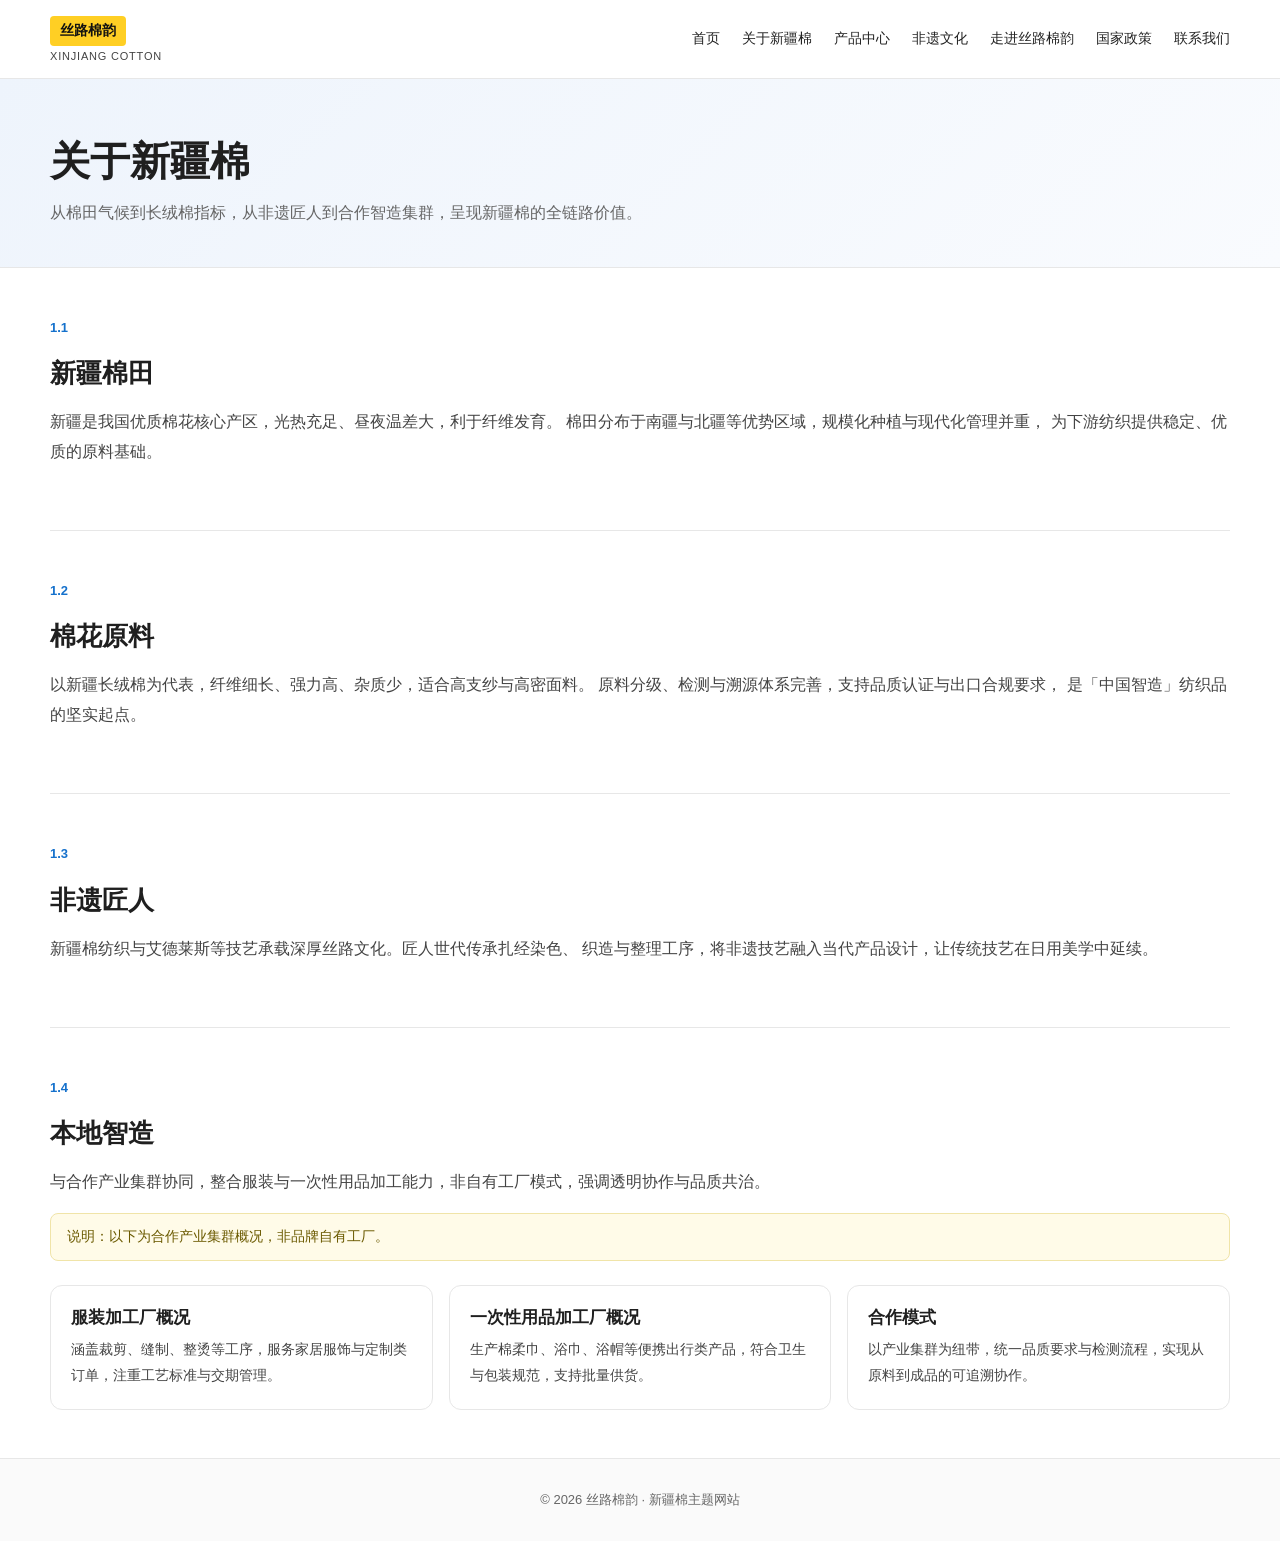
==== pages/about.html @ 0ade2aaa "Restructure site into multi-page layout with global nav and section pages. Co-authored-by: Cursor <c" ====
<!doctype html>
<html lang="zh-CN" data-root="..">
  <head>
    <meta charset="UTF-8" />
    <meta name="viewport" content="width=device-width, initial-scale=1.0" />
    <title>关于新疆棉 · 丝路棉韵</title>
    <link rel="stylesheet" href="../assets/css/styles.css" />
  </head>
  <body data-page="about">
    <header class="site-header" id="site-header"></header>

    <main class="page-main">
      <div class="page-hero">
        <div class="container">
          <h1>关于新疆棉</h1>
          <p>从棉田气候到长绒棉指标，从非遗匠人到合作智造集群，呈现新疆棉的全链路价值。</p>
        </div>
      </div>

      <div class="container">
        <section id="fields" class="content-block">
          <p class="block-tag">1.1</p>
          <h2>新疆棉田</h2>
          <p>
            新疆是我国优质棉花核心产区，光热充足、昼夜温差大，利于纤维发育。
            棉田分布于南疆与北疆等优势区域，规模化种植与现代化管理并重，
            为下游纺织提供稳定、优质的原料基础。
          </p>
        </section>

        <section id="material" class="content-block">
          <p class="block-tag">1.2</p>
          <h2>棉花原料</h2>
          <p>
            以新疆长绒棉为代表，纤维细长、强力高、杂质少，适合高支纱与高密面料。
            原料分级、检测与溯源体系完善，支持品质认证与出口合规要求，
            是「中国智造」纺织品的坚实起点。
          </p>
        </section>

        <section id="artisans" class="content-block">
          <p class="block-tag">1.3</p>
          <h2>非遗匠人</h2>
          <p>
            新疆棉纺织与艾德莱斯等技艺承载深厚丝路文化。匠人世代传承扎经染色、
            织造与整理工序，将非遗技艺融入当代产品设计，让传统技艺在日用美学中延续。
          </p>
        </section>

        <section id="manufacturing" class="content-block">
          <p class="block-tag">1.4</p>
          <h2>本地智造</h2>
          <p>与合作产业集群协同，整合服装与一次性用品加工能力，非自有工厂模式，强调透明协作与品质共治。</p>
          <div class="note-box">说明：以下为合作产业集群概况，非品牌自有工厂。</div>
          <div class="sub-blocks">
            <article class="sub-block">
              <h3>服装加工厂概况</h3>
              <p>涵盖裁剪、缝制、整烫等工序，服务家居服饰与定制类订单，注重工艺标准与交期管理。</p>
            </article>
            <article class="sub-block">
              <h3>一次性用品加工厂概况</h3>
              <p>生产棉柔巾、浴巾、浴帽等便携出行类产品，符合卫生与包装规范，支持批量供货。</p>
            </article>
            <article class="sub-block">
              <h3>合作模式</h3>
              <p>以产业集群为纽带，统一品质要求与检测流程，实现从原料到成品的可追溯协作。</p>
            </article>
          </div>
        </section>
      </div>
    </main>

    <footer class="site-footer">
      <div class="container">© 2026 丝路棉韵 · 新疆棉主题网站</div>
    </footer>

    <script src="../assets/js/nav.js"></script>
    <script src="../assets/js/main.js"></script>
  </body>
</html>
---- assets/css/styles.css ----
:root {
  --bg: #f7f7f7;
  --text: #1f1f1f;
  --muted: #666;
  --line: #e7e7e7;
  --primary: #1571cc;
  --primary-dark: #0f5ea9;
  --accent: #ffcf24;
  --header-h: 78px;
}

* {
  box-sizing: border-box;
}

html {
  scroll-behavior: smooth;
}

body {
  margin: 0;
  font-family: "Microsoft YaHei", "PingFang SC", Arial, sans-serif;
  color: var(--text);
  background: #fff;
}

a {
  color: inherit;
  text-decoration: none;
}

img {
  max-width: 100%;
  display: block;
}

.container {
  width: min(1180px, calc(100% - 48px));
  margin: 0 auto;
}

/* —— Header —— */
.site-header {
  position: fixed;
  top: 0;
  left: 0;
  right: 0;
  z-index: 100;
  border-bottom: 1px solid var(--line);
  background: rgba(255, 255, 255, 0.96);
  backdrop-filter: blur(8px);
}

.nav-wrap {
  display: flex;
  align-items: center;
  justify-content: space-between;
  min-height: var(--header-h);
  gap: 24px;
}

.brand {
  display: inline-flex;
  flex-direction: column;
  gap: 4px;
  flex-shrink: 0;
}

.brand-badge {
  display: inline-block;
  padding: 6px 10px;
  background: var(--accent);
  color: #111;
  font-size: 14px;
  font-weight: 700;
  border-radius: 4px;
  width: fit-content;
}

.brand-sub {
  font-size: 11px;
  letter-spacing: 0.8px;
  color: #444;
}

.nav-toggle {
  display: none;
  flex-direction: column;
  gap: 5px;
  padding: 8px;
  border: 1px solid var(--line);
  background: #fff;
  border-radius: 6px;
  cursor: pointer;
}

.nav-toggle span {
  display: block;
  width: 22px;
  height: 2px;
  background: #333;
}

.main-nav > ul {
  list-style: none;
  margin: 0;
  padding: 0;
  display: flex;
  align-items: center;
  gap: 22px;
}

.main-nav li {
  position: relative;
}

.main-nav > ul > li > a {
  display: inline-block;
  padding: 10px 0;
  font-size: 14px;
  color: #222;
  white-space: nowrap;
}

.main-nav > ul > li > a:hover,
.main-nav > ul > li.is-active > a {
  color: var(--primary);
}

.has-dropdown:hover .dropdown,
.has-dropdown:focus-within .dropdown {
  display: block;
}

.has-mega:hover .mega-panel,
.has-mega:focus-within .mega-panel {
  display: block;
}

.dropdown {
  list-style: none;
  margin: 0;
  padding: 8px 0;
  position: absolute;
  top: 100%;
  left: -12px;
  min-width: 180px;
  border: 1px solid var(--line);
  background: #fff;
  display: none;
  box-shadow: 0 8px 24px rgba(0, 0, 0, 0.08);
}

.dropdown li a {
  display: block;
  padding: 10px 14px;
  font-size: 13px;
  color: #333;
}

.dropdown li a:hover {
  background: #f5f9ff;
  color: var(--primary);
}

.mega-panel {
  display: none;
  position: absolute;
  top: 100%;
  left: 50%;
  transform: translateX(-50%);
  width: min(920px, 92vw);
  padding-top: 8px;
}

.mega-grid {
  display: grid;
  grid-template-columns: repeat(4, 1fr);
  gap: 0;
  border: 1px solid var(--line);
  background: #fff;
  box-shadow: 0 12px 32px rgba(0, 0, 0, 0.1);
  border-radius: 8px;
  overflow: hidden;
}

.mega-col {
  padding: 18px 16px;
  border-right: 1px solid var(--line);
}

.mega-col:last-child {
  border-right: none;
}

.mega-title {
  margin: 0 0 10px;
  font-size: 13px;
  font-weight: 700;
  color: var(--primary-dark);
}

.mega-col ul {
  list-style: none;
  margin: 0;
  padding: 0;
}

.mega-col li a {
  display: block;
  padding: 6px 0;
  font-size: 12px;
  color: #444;
  line-height: 1.4;
}

.mega-col li a:hover {
  color: var(--primary);
}

.page-main {
  padding-top: var(--header-h);
}

/* —— Hero —— */
.hero {
  min-height: calc(100vh - var(--header-h));
  display: grid;
  grid-template-columns: 1.2fr 1fr;
}

.hero-left {
  padding: clamp(40px, 8vw, 90px);
  display: flex;
  align-items: center;
  background:
    linear-gradient(120deg, rgba(21, 113, 204, 0.18), rgba(255, 255, 255, 0.1)),
    radial-gradient(circle at 20% 20%, #ffffff 0%, #eef4fc 55%, #dae7f7 100%);
}

.hero-card {
  max-width: 580px;
  background: rgba(255, 255, 255, 0.94);
  border: 1px solid #dbe8f6;
  border-radius: 18px;
  padding: 36px;
}

.hero-tag {
  margin: 0 0 14px;
  color: var(--primary);
  font-size: 14px;
  font-weight: 700;
}

.hero-card h1 {
  margin: 0 0 14px;
  font-size: clamp(28px, 4vw, 44px);
  line-height: 1.25;
}

.hero-card .hero-lead {
  margin: 0;
  color: #3b3b3b;
  line-height: 1.8;
  font-size: 15px;
}

.hero-actions {
  margin-top: 26px;
  display: flex;
  gap: 12px;
  flex-wrap: wrap;
}

.btn {
  display: inline-block;
  padding: 11px 20px;
  border-radius: 999px;
  font-size: 14px;
  font-weight: 600;
}

.btn-primary {
  background: var(--primary);
  color: #fff;
}

.btn-primary:hover {
  background: var(--primary-dark);
}

.btn-ghost {
  border: 1px solid #bfd7f3;
  color: var(--primary-dark);
  background: #f3f8ff;
}

.hero-right {
  display: flex;
  align-items: center;
  justify-content: center;
  background: linear-gradient(145deg, #e8edf2 0%, #f7f7f7 50%, #eceff2 100%);
}

.slogan {
  text-align: left;
  padding: 24px;
}

.slogan-top {
  margin: 0 0 16px;
  display: inline-block;
  background: var(--accent);
  border-radius: 6px;
  padding: 8px 14px;
  font-weight: 700;
  font-size: 28px;
}

.slogan-main {
  margin: 0;
  font-weight: 800;
  font-size: clamp(32px, 4vw, 52px);
  line-height: 1.15;
  color: #1a1a1a;
}

/* —— Sections —— */
.section {
  padding: 72px 0;
}

.section-head {
  margin-bottom: 32px;
}

.section-head h2 {
  margin: 0 0 10px;
  font-size: 32px;
}

.section-head p {
  margin: 0;
  color: var(--muted);
  line-height: 1.75;
}

.section-alt {
  background: var(--bg);
}

/* —— Documentary —— */
.doc-block {
  display: grid;
  grid-template-columns: 1.1fr 1fr;
  gap: 36px;
  align-items: center;
}

.video-wrap {
  aspect-ratio: 16 / 9;
  border-radius: 14px;
  overflow: hidden;
  background: #1a2a3a;
  border: 1px solid var(--line);
}

.video-wrap iframe,
.video-placeholder {
  width: 100%;
  height: 100%;
  min-height: 280px;
  border: 0;
}

.video-placeholder {
  display: flex;
  align-items: center;
  justify-content: center;
  color: #aab8c8;
  font-size: 15px;
  background: linear-gradient(135deg, #2a3f55, #1a2a3a);
}

/* —— Daily poster —— */
.poster-section .container {
  display: grid;
  grid-template-columns: auto 1fr;
  gap: 48px;
  align-items: center;
}

.poster-card {
  width: 280px;
  aspect-ratio: 9 / 16;
  border-radius: 16px;
  overflow: hidden;
  border: 1px solid var(--line);
  background:
    linear-gradient(180deg, rgba(0, 0, 0, 0.1), rgba(0, 0, 0, 0.45)),
    linear-gradient(145deg, #8ec5fc 0%, #e0c3fc 40%, #f9f586 100%);
  display: flex;
  flex-direction: column;
  justify-content: flex-end;
  padding: 24px;
  color: #fff;
  text-shadow: 0 1px 4px rgba(0, 0, 0, 0.35);
}

.poster-card.is-competition-week {
  box-shadow: 0 0 0 3px var(--accent);
}

.poster-label {
  margin: 0 0 8px;
  font-size: 12px;
  letter-spacing: 2px;
  opacity: 0.9;
}

.poster-title {
  margin: 0 0 6px;
  font-size: 22px;
  font-weight: 800;
  line-height: 1.3;
}

.poster-date {
  margin: 0;
  font-size: 18px;
  font-weight: 700;
}

.poster-status {
  margin: 8px 0 0;
  font-size: 12px;
  opacity: 0.85;
}

.poster-info h3 {
  margin: 0 0 12px;
  font-size: 26px;
}

.poster-info p {
  margin: 0 0 12px;
  color: var(--muted);
  line-height: 1.8;
}

/* —— Page hero —— */
.page-hero {
  padding: 56px 0 40px;
  background: linear-gradient(135deg, #eef4fc, #f9fbfe);
  border-bottom: 1px solid var(--line);
}

.page-hero h1 {
  margin: 0 0 10px;
  font-size: clamp(28px, 4vw, 40px);
}

.page-hero p {
  margin: 0;
  color: var(--muted);
  max-width: 720px;
  line-height: 1.75;
}

/* —— Content blocks —— */
.content-block {
  padding: 48px 0;
  border-bottom: 1px solid var(--line);
  scroll-margin-top: calc(var(--header-h) + 16px);
}

.content-block:last-child {
  border-bottom: none;
}

.content-block h2 {
  margin: 0 0 8px;
  font-size: 26px;
}

.content-block .block-tag {
  margin: 0 0 16px;
  font-size: 13px;
  color: var(--primary);
  font-weight: 600;
}

.content-block p,
.content-block li {
  color: #444;
  line-height: 1.85;
}

.sub-blocks {
  margin-top: 24px;
  display: grid;
  grid-template-columns: repeat(3, 1fr);
  gap: 16px;
}

.sub-block {
  border: 1px solid var(--line);
  border-radius: 12px;
  padding: 20px;
  background: #fff;
}

.sub-block h3 {
  margin: 0 0 8px;
  font-size: 17px;
}

.sub-block p {
  margin: 0;
  font-size: 14px;
}

.note-box {
  margin-top: 16px;
  padding: 14px 16px;
  background: #fffbe8;
  border: 1px solid #f0e4a8;
  border-radius: 8px;
  font-size: 14px;
  color: #6b5a00;
}

/* —— Products —— */
.product-category {
  padding: 56px 0;
  border-bottom: 1px solid var(--line);
  scroll-margin-top: calc(var(--header-h) + 16px);
}

.product-category h2 {
  margin: 0 0 6px;
  font-size: 24px;
}

.product-category .cat-desc {
  margin: 0 0 24px;
  color: var(--muted);
  font-size: 14px;
}

.product-grid {
  display: grid;
  grid-template-columns: repeat(3, 1fr);
  gap: 16px;
}

.product-item {
  border: 1px solid var(--line);
  border-radius: 12px;
  overflow: hidden;
  background: #fff;
  scroll-margin-top: calc(var(--header-h) + 16px);
}

.product-thumb {
  aspect-ratio: 4 / 3;
  background: linear-gradient(135deg, #e8eef5, #f5f0e8);
  display: flex;
  align-items: center;
  justify-content: center;
  color: #888;
  font-size: 13px;
}

.product-body {
  padding: 16px;
}

.product-body h3 {
  margin: 0 0 6px;
  font-size: 16px;
}

.product-body p {
  margin: 0;
  font-size: 13px;
  color: var(--muted);
  line-height: 1.6;
}

/* —— Heritage layout —— */
.heritage-layout {
  display: grid;
  grid-template-columns: 200px 1fr;
  gap: 40px;
  align-items: start;
}

.heritage-side-nav {
  position: sticky;
  top: calc(var(--header-h) + 24px);
}

.heritage-side-nav ul {
  list-style: none;
  margin: 0;
  padding: 0;
}

.heritage-side-nav a {
  display: block;
  padding: 10px 0;
  font-size: 14px;
  color: #555;
  border-bottom: 1px solid var(--line);
}

.heritage-side-nav a.is-active,
.heritage-side-nav a:hover {
  color: var(--primary);
}

.heritage-section {
  padding: 40px 0;
  border-bottom: 1px solid var(--line);
  scroll-margin-top: calc(var(--header-h) + 16px);
}

.heritage-section h2 {
  margin: 0 0 14px;
  font-size: 24px;
}

/* —— Brand page —— */
.brand-story {
  display: grid;
  grid-template-columns: 1fr 1fr;
  gap: 40px;
  align-items: center;
  padding: 48px 0;
}

.story-visual {
  aspect-ratio: 4 / 3;
  border-radius: 16px;
  background: linear-gradient(145deg, #d4e8f7, #f5e6d3);
  display: flex;
  align-items: center;
  justify-content: center;
  color: #666;
  font-size: 14px;
}

.story-text h2 {
  margin: 0 0 14px;
  font-size: 28px;
}

.story-text p {
  margin: 0 0 12px;
  line-height: 1.85;
  color: #444;
}

.timeline {
  margin: 32px 0 0;
  padding: 0;
  list-style: none;
  border-left: 2px solid var(--primary);
}

.timeline li {
  padding: 0 0 20px 20px;
  position: relative;
}

.timeline li::before {
  content: "";
  position: absolute;
  left: -7px;
  top: 4px;
  width: 12px;
  height: 12px;
  border-radius: 50%;
  background: var(--primary);
}

.news-grid {
  display: grid;
  grid-template-columns: repeat(3, 1fr);
  gap: 20px;
}

.news-card {
  border: 1px solid var(--line);
  border-radius: 12px;
  overflow: hidden;
  background: #fff;
  transition: box-shadow 0.2s;
}

.news-card:hover {
  box-shadow: 0 8px 24px rgba(0, 0, 0, 0.08);
}

.news-card a {
  display: block;
}

.news-thumb {
  aspect-ratio: 16 / 10;
  background: linear-gradient(135deg, #c8dff0, #e8ddd0);
}

.news-body {
  padding: 16px;
}

.news-body h3 {
  margin: 0 0 6px;
  font-size: 15px;
  line-height: 1.4;
}

.news-body time {
  font-size: 12px;
  color: #999;
}

/* —— Policy —— */
.policy-list {
  display: flex;
  flex-direction: column;
  gap: 24px;
}

.policy-item {
  border: 1px solid var(--line);
  border-radius: 12px;
  padding: 28px;
  background: #fff;
  scroll-margin-top: calc(var(--header-h) + 16px);
}

.policy-item h2 {
  margin: 0 0 10px;
  font-size: 20px;
}

.policy-item .policy-meta {
  margin: 0 0 14px;
  font-size: 13px;
  color: var(--primary);
}

/* —— Contact —— */
.contact-grid {
  display: grid;
  grid-template-columns: repeat(3, 1fr);
  gap: 20px;
  padding: 48px 0;
}

.contact-card {
  border: 1px solid var(--line);
  border-radius: 14px;
  padding: 28px;
  background: #fff;
  scroll-margin-top: calc(var(--header-h) + 16px);
}

.contact-card h2 {
  margin: 0 0 12px;
  font-size: 18px;
}

.contact-card p {
  margin: 0;
  line-height: 1.8;
  color: #444;
}

.contact-card a {
  color: var(--primary);
  font-weight: 600;
}

.site-footer {
  padding: 32px 0;
  border-top: 1px solid var(--line);
  background: #fafafa;
  text-align: center;
  font-size: 13px;
  color: var(--muted);
}

@media (max-width: 1040px) {
  .main-nav > ul {
    gap: 14px;
  }

  .mega-grid {
    grid-template-columns: repeat(2, 1fr);
  }

  .hero {
    grid-template-columns: 1fr;
    min-height: auto;
  }

  .hero-right {
    min-height: 280px;
  }

  .doc-block,
  .brand-story {
    grid-template-columns: 1fr;
  }

  .poster-section .container {
    grid-template-columns: 1fr;
    justify-items: center;
    text-align: center;
  }

  .heritage-layout {
    grid-template-columns: 1fr;
  }

  .heritage-side-nav {
    position: static;
    display: flex;
    overflow-x: auto;
  }

  .heritage-side-nav ul {
    display: flex;
    gap: 16px;
  }

  .heritage-side-nav a {
    border: none;
    white-space: nowrap;
    padding: 8px 12px;
    background: var(--bg);
    border-radius: 999px;
  }

  .product-grid,
  .news-grid,
  .sub-blocks,
  .contact-grid {
    grid-template-columns: repeat(2, 1fr);
  }
}

@media (max-width: 768px) {
  .container {
    width: min(1180px, calc(100% - 30px));
  }

  .nav-toggle {
    display: flex;
  }

  .main-nav {
    display: none;
    position: absolute;
    top: 100%;
    left: 0;
    right: 0;
    background: #fff;
    border-bottom: 1px solid var(--line);
    padding: 12px 20px 20px;
    max-height: 80vh;
    overflow-y: auto;
  }

  .main-nav.is-open {
    display: block;
  }

  .main-nav > ul {
    flex-direction: column;
    align-items: stretch;
    gap: 0;
  }

  .dropdown,
  .mega-panel {
    position: static;
    transform: none;
    display: block !important;
    box-shadow: none;
    border: none;
    width: 100%;
    padding: 0 0 8px 12px;
  }

  .mega-grid {
    grid-template-columns: 1fr;
  }

  .mega-col {
    border: none;
    padding: 8px 0;
  }

  .product-grid,
  .news-grid,
  .sub-blocks,
  .contact-grid {
    grid-template-columns: 1fr;
  }

  .hero-card {
    padding: 24px;
  }
}
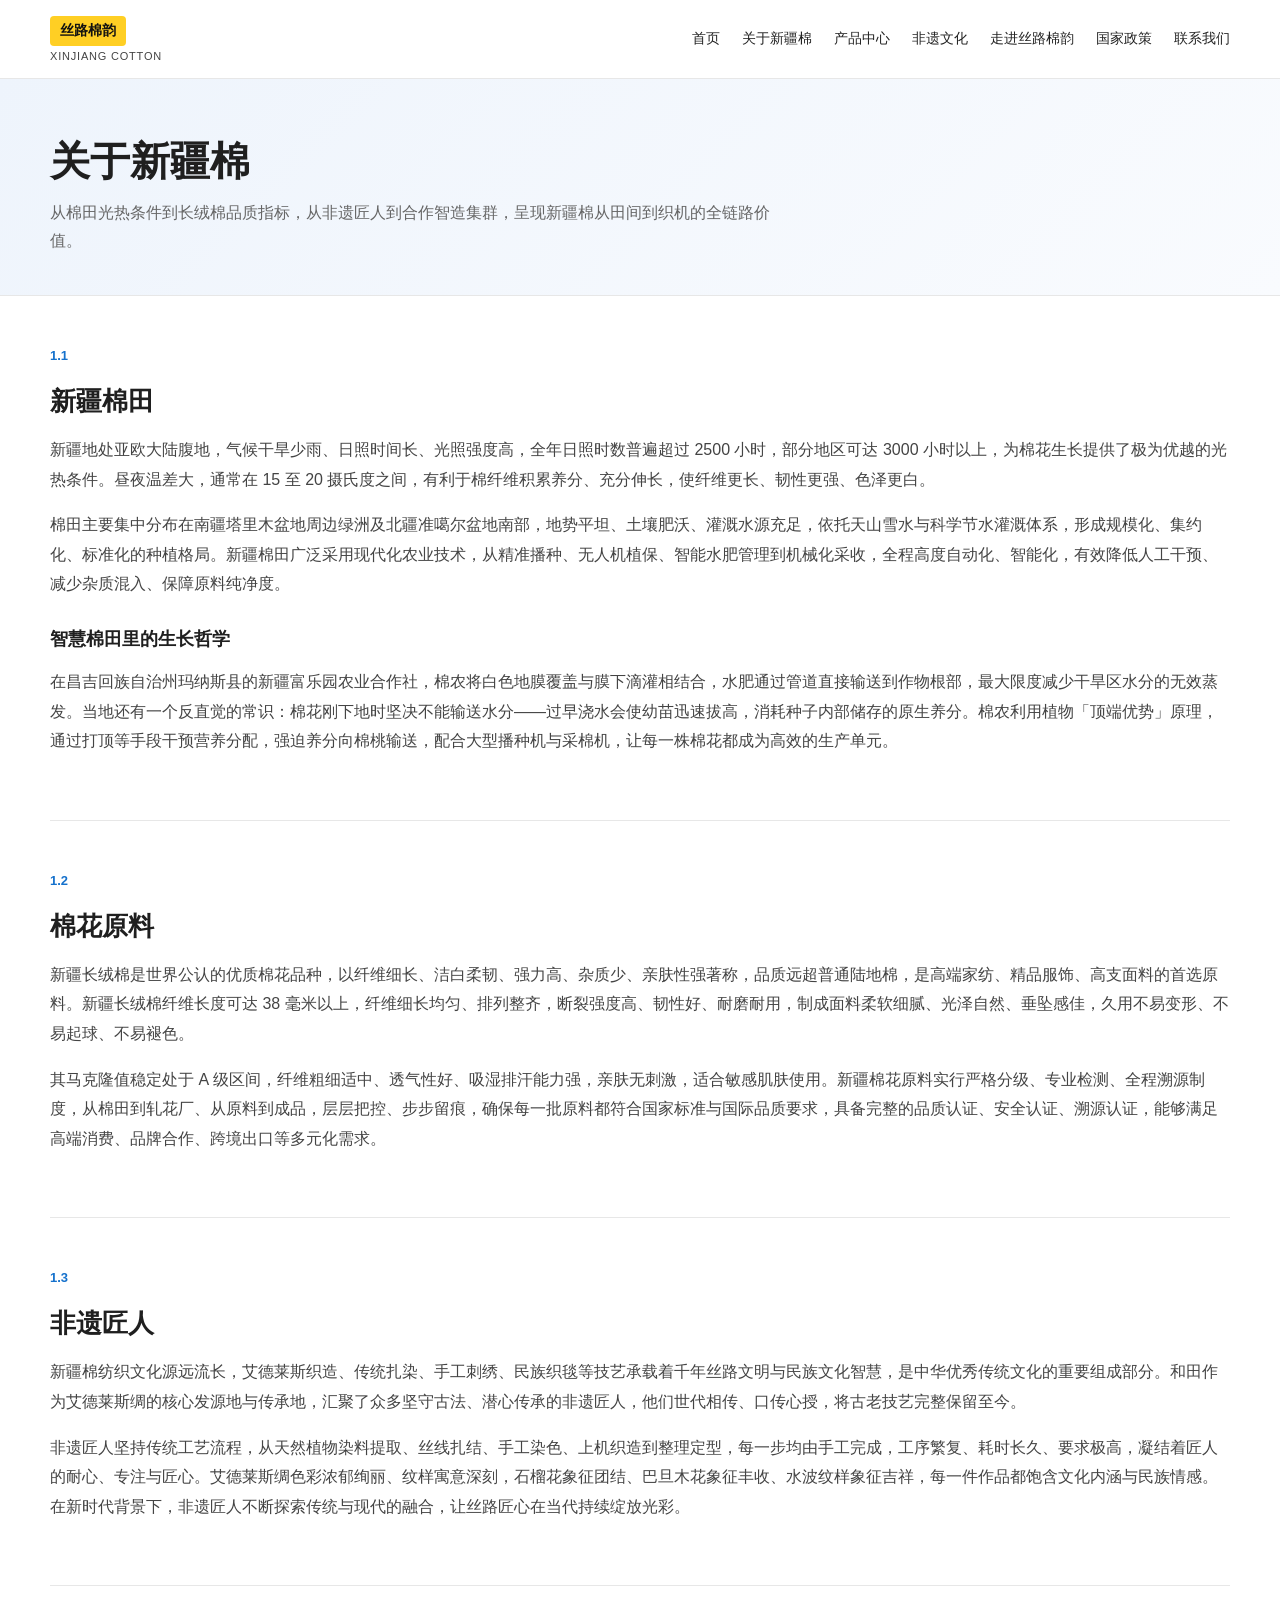
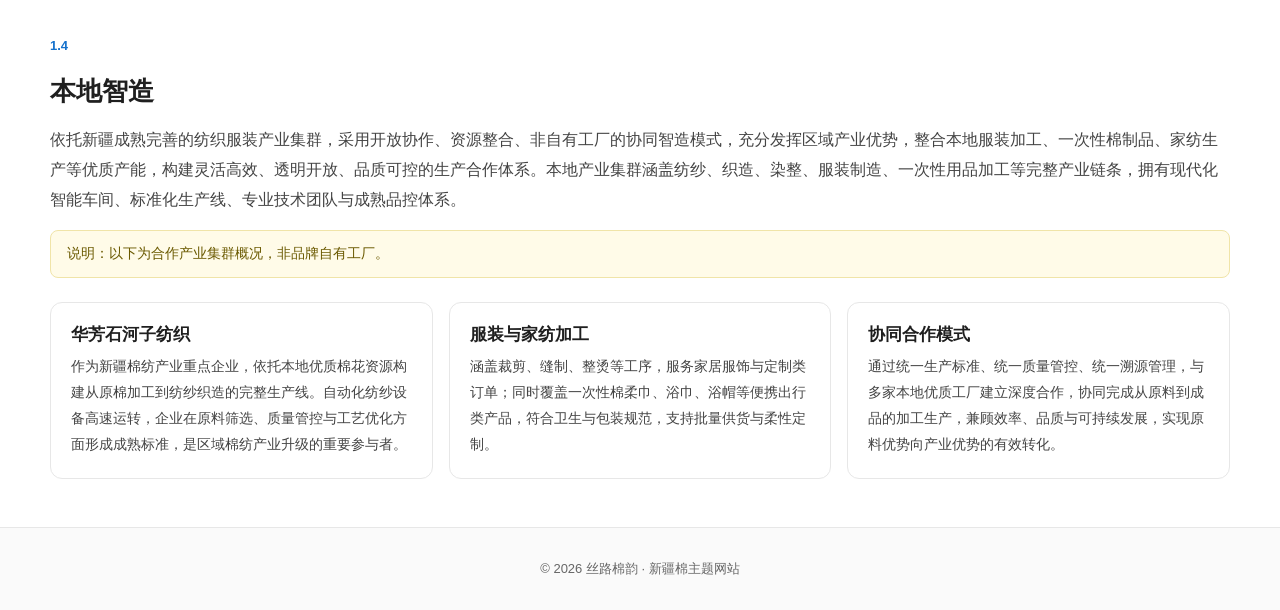
==== commit f0d2f774: "Integrate research content, policy summaries, and homepage documentary. Embed site copy from field r" ====
--- a/pages/about.html
+++ b/pages/about.html
@@ -13,7 +13,7 @@
       <div class="page-hero">
         <div class="container">
           <h1>关于新疆棉</h1>
-          <p>从棉田气候到长绒棉指标，从非遗匠人到合作智造集群，呈现新疆棉的全链路价值。</p>
+          <p>从棉田光热条件到长绒棉品质指标，从非遗匠人到合作智造集群，呈现新疆棉从田间到织机的全链路价值。</p>
         </div>
       </div>
 
@@ -22,9 +22,14 @@
           <p class="block-tag">1.1</p>
           <h2>新疆棉田</h2>
           <p>
-            新疆是我国优质棉花核心产区，光热充足、昼夜温差大，利于纤维发育。
-            棉田分布于南疆与北疆等优势区域，规模化种植与现代化管理并重，
-            为下游纺织提供稳定、优质的原料基础。
+            新疆地处亚欧大陆腹地，气候干旱少雨、日照时间长、光照强度高，全年日照时数普遍超过 2500 小时，部分地区可达 3000 小时以上，为棉花生长提供了极为优越的光热条件。昼夜温差大，通常在 15 至 20 摄氏度之间，有利于棉纤维积累养分、充分伸长，使纤维更长、韧性更强、色泽更白。
+          </p>
+          <p>
+            棉田主要集中分布在南疆塔里木盆地周边绿洲及北疆准噶尔盆地南部，地势平坦、土壤肥沃、灌溉水源充足，依托天山雪水与科学节水灌溉体系，形成规模化、集约化、标准化的种植格局。新疆棉田广泛采用现代化农业技术，从精准播种、无人机植保、智能水肥管理到机械化采收，全程高度自动化、智能化，有效降低人工干预、减少杂质混入、保障原料纯净度。
+          </p>
+          <h3>智慧棉田里的生长哲学</h3>
+          <p>
+            在昌吉回族自治州玛纳斯县的新疆富乐园农业合作社，棉农将白色地膜覆盖与膜下滴灌相结合，水肥通过管道直接输送到作物根部，最大限度减少干旱区水分的无效蒸发。当地还有一个反直觉的常识：棉花刚下地时坚决不能输送水分——过早浇水会使幼苗迅速拔高，消耗种子内部储存的原生养分。棉农利用植物「顶端优势」原理，通过打顶等手段干预营养分配，强迫养分向棉桃输送，配合大型播种机与采棉机，让每一株棉花都成为高效的生产单元。
           </p>
         </section>
 
@@ -32,9 +37,10 @@
           <p class="block-tag">1.2</p>
           <h2>棉花原料</h2>
           <p>
-            以新疆长绒棉为代表，纤维细长、强力高、杂质少，适合高支纱与高密面料。
-            原料分级、检测与溯源体系完善，支持品质认证与出口合规要求，
-            是「中国智造」纺织品的坚实起点。
+            新疆长绒棉是世界公认的优质棉花品种，以纤维细长、洁白柔韧、强力高、杂质少、亲肤性强著称，品质远超普通陆地棉，是高端家纺、精品服饰、高支面料的首选原料。新疆长绒棉纤维长度可达 38 毫米以上，纤维细长均匀、排列整齐，断裂强度高、韧性好、耐磨耐用，制成面料柔软细腻、光泽自然、垂坠感佳，久用不易变形、不易起球、不易褪色。
+          </p>
+          <p>
+            其马克隆值稳定处于 A 级区间，纤维粗细适中、透气性好、吸湿排汗能力强，亲肤无刺激，适合敏感肌肤使用。新疆棉花原料实行严格分级、专业检测、全程溯源制度，从棉田到轧花厂、从原料到成品，层层把控、步步留痕，确保每一批原料都符合国家标准与国际品质要求，具备完整的品质认证、安全认证、溯源认证，能够满足高端消费、品牌合作、跨境出口等多元化需求。
           </p>
         </section>
 
@@ -42,28 +48,38 @@
           <p class="block-tag">1.3</p>
           <h2>非遗匠人</h2>
           <p>
-            新疆棉纺织与艾德莱斯等技艺承载深厚丝路文化。匠人世代传承扎经染色、
-            织造与整理工序，将非遗技艺融入当代产品设计，让传统技艺在日用美学中延续。
+            新疆棉纺织文化源远流长，艾德莱斯织造、传统扎染、手工刺绣、民族织毯等技艺承载着千年丝路文明与民族文化智慧，是中华优秀传统文化的重要组成部分。和田作为艾德莱斯绸的核心发源地与传承地，汇聚了众多坚守古法、潜心传承的非遗匠人，他们世代相传、口传心授，将古老技艺完整保留至今。
+          </p>
+          <p>
+            非遗匠人坚持传统工艺流程，从天然植物染料提取、丝线扎结、手工染色、上机织造到整理定型，每一步均由手工完成，工序繁复、耗时长久、要求极高，凝结着匠人的耐心、专注与匠心。艾德莱斯绸色彩浓郁绚丽、纹样寓意深刻，石榴花象征团结、巴旦木花象征丰收、水波纹样象征吉祥，每一件作品都饱含文化内涵与民族情感。在新时代背景下，非遗匠人不断探索传统与现代的融合，让丝路匠心在当代持续绽放光彩。
           </p>
         </section>
 
         <section id="manufacturing" class="content-block">
           <p class="block-tag">1.4</p>
           <h2>本地智造</h2>
-          <p>与合作产业集群协同，整合服装与一次性用品加工能力，非自有工厂模式，强调透明协作与品质共治。</p>
+          <p>
+            依托新疆成熟完善的纺织服装产业集群，采用开放协作、资源整合、非自有工厂的协同智造模式，充分发挥区域产业优势，整合本地服装加工、一次性棉制品、家纺生产等优质产能，构建灵活高效、透明开放、品质可控的生产合作体系。本地产业集群涵盖纺纱、织造、染整、服装制造、一次性用品加工等完整产业链条，拥有现代化智能车间、标准化生产线、专业技术团队与成熟品控体系。
+          </p>
           <div class="note-box">说明：以下为合作产业集群概况，非品牌自有工厂。</div>
           <div class="sub-blocks">
             <article class="sub-block">
-              <h3>服装加工厂概况</h3>
-              <p>涵盖裁剪、缝制、整烫等工序，服务家居服饰与定制类订单，注重工艺标准与交期管理。</p>
+              <h3>华芳石河子纺织</h3>
+              <p>
+                作为新疆棉纺产业重点企业，依托本地优质棉花资源构建从原棉加工到纺纱织造的完整生产线。自动化纺纱设备高速运转，企业在原料筛选、质量管控与工艺优化方面形成成熟标准，是区域棉纺产业升级的重要参与者。
+              </p>
             </article>
             <article class="sub-block">
-              <h3>一次性用品加工厂概况</h3>
-              <p>生产棉柔巾、浴巾、浴帽等便携出行类产品，符合卫生与包装规范，支持批量供货。</p>
+              <h3>服装与家纺加工</h3>
+              <p>
+                涵盖裁剪、缝制、整烫等工序，服务家居服饰与定制类订单；同时覆盖一次性棉柔巾、浴巾、浴帽等便携出行类产品，符合卫生与包装规范，支持批量供货与柔性定制。
+              </p>
             </article>
             <article class="sub-block">
-              <h3>合作模式</h3>
-              <p>以产业集群为纽带，统一品质要求与检测流程，实现从原料到成品的可追溯协作。</p>
+              <h3>协同合作模式</h3>
+              <p>
+                通过统一生产标准、统一质量管控、统一溯源管理，与多家本地优质工厂建立深度合作，协同完成从原料到成品的加工生产，兼顾效率、品质与可持续发展，实现原料优势向产业优势的有效转化。
+              </p>
             </article>
           </div>
         </section>
--- a/assets/css/styles.css
+++ b/assets/css/styles.css
@@ -367,11 +367,18 @@
 }
 
 .video-wrap iframe,
+.video-wrap video,
 .video-placeholder {
   width: 100%;
   height: 100%;
   min-height: 280px;
   border: 0;
+}
+
+.doc-video {
+  display: block;
+  object-fit: contain;
+  background: #000;
 }
 
 .video-placeholder {
@@ -497,6 +504,16 @@
   line-height: 1.85;
 }
 
+.content-block h3 {
+  margin: 28px 0 12px;
+  font-size: 18px;
+  color: var(--text);
+}
+
+.content-block p + p {
+  margin-top: 12px;
+}
+
 .sub-blocks {
   margin-top: 24px;
   display: grid;
@@ -531,62 +548,253 @@
   color: #6b5a00;
 }
 
-/* —— Products —— */
-.product-category {
-  padding: 56px 0;
+/* —— Products (Beast-style layout) —— */
+.visually-hidden {
+  position: absolute;
+  width: 1px;
+  height: 1px;
+  padding: 0;
+  margin: -1px;
+  overflow: hidden;
+  clip: rect(0, 0, 0, 0);
+  white-space: nowrap;
+  border: 0;
+}
+
+.product-cat-nav {
+  position: sticky;
+  top: var(--header-h);
+  z-index: 50;
+  background: #fff;
   border-bottom: 1px solid var(--line);
-  scroll-margin-top: calc(var(--header-h) + 16px);
-}
-
-.product-category h2 {
-  margin: 0 0 6px;
-  font-size: 24px;
-}
-
-.product-category .cat-desc {
-  margin: 0 0 24px;
-  color: var(--muted);
+}
+
+.product-cat-nav-inner {
+  display: flex;
+  justify-content: center;
+  align-items: stretch;
+  max-width: 100%;
+  overflow-x: auto;
+  scrollbar-width: none;
+}
+
+.product-cat-nav-inner::-webkit-scrollbar {
+  display: none;
+}
+
+.product-cat-item {
+  flex: 1 1 0;
+  min-width: 140px;
+  max-width: 280px;
+  padding: 18px 12px 16px;
+  border: none;
+  border-right: 1px solid var(--line);
+  background: #fff;
+  cursor: pointer;
+  text-align: center;
+  transition: background 0.2s, color 0.2s;
+  font-family: inherit;
+}
+
+.product-cat-item:last-child {
+  border-right: none;
+}
+
+.product-cat-item .cat-en {
+  display: block;
+  font-size: 11px;
+  letter-spacing: 0.06em;
+  text-transform: lowercase;
+  color: #888;
+  margin-bottom: 6px;
+  line-height: 1.2;
+}
+
+.product-cat-item .cat-cn {
+  display: block;
+  font-size: 15px;
+  font-weight: 700;
+  color: #1a1a1a;
+  line-height: 1.3;
+}
+
+.product-cat-item:hover,
+.product-cat-item.is-active {
+  background: #fafafa;
+}
+
+.product-cat-item.is-active .cat-en,
+.product-cat-item.is-active .cat-cn {
+  color: #111;
+}
+
+.product-cat-item.is-active .cat-cn {
+  text-decoration: underline;
+  text-underline-offset: 6px;
+  text-decoration-thickness: 1px;
+}
+
+.product-panel {
+  display: none;
+}
+
+.product-panel.is-active {
+  display: block;
+}
+
+.product-feature-hero {
+  display: grid;
+  grid-template-columns: 2fr 1fr;
+  gap: 4px;
+  min-height: clamp(320px, 42vw, 520px);
+}
+
+.feature-hero-main,
+.feature-hero-side {
+  position: relative;
+  display: flex;
+  flex-direction: column;
+  justify-content: flex-end;
+  padding: clamp(24px, 4vw, 48px);
+  color: #fff;
+  text-decoration: none;
+  overflow: hidden;
+  transition: opacity 0.25s;
+}
+
+.feature-hero-main::before,
+.feature-hero-side::before {
+  content: "";
+  position: absolute;
+  inset: 0;
+  z-index: 1;
+  background: linear-gradient(180deg, rgba(0, 0, 0, 0.05) 0%, rgba(0, 0, 0, 0.55) 100%);
+  pointer-events: none;
+}
+
+.feature-hero-photo {
+  position: absolute;
+  inset: 0;
+  width: 100%;
+  height: 100%;
+  object-fit: cover;
+  z-index: 0;
+}
+
+.feature-hero-copy {
+  position: relative;
+  z-index: 2;
+  margin-top: auto;
+}
+
+.feature-hero-main:hover,
+.feature-hero-side:hover {
+  opacity: 0.92;
+}
+
+.feature-hero-en {
+  margin: 0 0 4px;
+  font-size: clamp(13px, 1.5vw, 16px);
+  letter-spacing: 0.12em;
+  text-transform: uppercase;
+  opacity: 0.9;
+  font-weight: 400;
+}
+
+.feature-hero-cn {
+  margin: 0 0 12px;
+  font-size: clamp(28px, 4vw, 44px);
+  font-weight: 300;
+  letter-spacing: 0.08em;
+  font-family: "Songti SC", "SimSun", Georgia, serif;
+}
+
+.feature-hero-desc {
+  margin: 0;
+  max-width: 420px;
   font-size: 14px;
-}
-
-.product-grid {
+  line-height: 1.7;
+  opacity: 0.88;
+}
+
+.product-showcase-grid {
   display: grid;
   grid-template-columns: repeat(3, 1fr);
-  gap: 16px;
-}
-
-.product-item {
-  border: 1px solid var(--line);
-  border-radius: 12px;
+  gap: 4px;
+  padding: 4px 0 48px;
+}
+
+.product-showcase-grid--few {
+  grid-template-columns: repeat(3, 1fr);
+}
+
+.showcase-item {
+  display: block;
+  text-decoration: none;
+  color: inherit;
+  scroll-margin-top: calc(var(--header-h) + 72px);
+  background: #f5f5f5;
+  transition: opacity 0.2s;
+}
+
+.showcase-item:hover {
+  opacity: 0.88;
+}
+
+.showcase-item.is-highlight {
+  outline: 2px solid var(--primary);
+  outline-offset: -2px;
+}
+
+.showcase-thumb {
+  aspect-ratio: 1;
+  background: #f0f0f0;
   overflow: hidden;
-  background: #fff;
-  scroll-margin-top: calc(var(--header-h) + 16px);
-}
-
-.product-thumb {
-  aspect-ratio: 4 / 3;
-  background: linear-gradient(135deg, #e8eef5, #f5f0e8);
-  display: flex;
-  align-items: center;
-  justify-content: center;
-  color: #888;
+}
+
+.showcase-thumb img {
+  width: 100%;
+  height: 100%;
+  object-fit: cover;
+  display: block;
+}
+
+.showcase-name {
+  margin: 0;
+  padding: 12px 10px 6px;
   font-size: 13px;
-}
-
-.product-body {
-  padding: 16px;
-}
-
-.product-body h3 {
-  margin: 0 0 6px;
-  font-size: 16px;
-}
-
-.product-body p {
-  margin: 0;
-  font-size: 13px;
-  color: var(--muted);
-  line-height: 1.6;
+  text-align: center;
+  color: #333;
+  background: #fff;
+  border-top: 1px solid var(--line);
+}
+
+.showcase-item-link {
+  display: block;
+  color: inherit;
+}
+
+.showcase-trace {
+  display: block;
+  margin: 0;
+  padding: 0 10px 12px;
+  text-align: center;
+  background: #fff;
+  font-size: 11px;
+  color: var(--primary);
+  font-weight: 600;
+}
+
+.showcase-trace:hover {
+  text-decoration: underline;
+}
+
+.showcase-item--wide .showcase-thumb {
+  aspect-ratio: 1;
+}
+
+.showcase-thumb--placeholder {
+  background: linear-gradient(145deg, #e8eef5, #d4e0ec);
 }
 
 /* —— Heritage layout —— */
@@ -630,6 +838,44 @@
 .heritage-section h2 {
   margin: 0 0 14px;
   font-size: 24px;
+}
+
+.heritage-section h3 {
+  margin: 24px 0 10px;
+  font-size: 17px;
+}
+
+.heritage-section p + p {
+  margin-top: 12px;
+}
+
+.craft-steps {
+  margin: 16px 0 0;
+  padding-left: 1.25em;
+  color: #444;
+  line-height: 1.85;
+}
+
+.craft-steps li + li {
+  margin-top: 10px;
+}
+
+.dye-tags {
+  display: flex;
+  flex-wrap: wrap;
+  gap: 10px;
+  margin: 16px 0 0;
+  padding: 0;
+  list-style: none;
+}
+
+.dye-tags li {
+  padding: 6px 14px;
+  border: 1px solid var(--line);
+  border-radius: 999px;
+  font-size: 14px;
+  color: #555;
+  background: #fafafa;
 }
 
 /* —— Brand page —— */
@@ -728,6 +974,43 @@
   color: #999;
 }
 
+.news-articles {
+  margin-top: 48px;
+  display: grid;
+  gap: 32px;
+}
+
+.news-article {
+  padding: 32px;
+  border: 1px solid var(--line);
+  border-radius: 12px;
+  background: #fff;
+  scroll-margin-top: calc(var(--header-h) + 16px);
+}
+
+.news-article h3 {
+  margin: 0 0 8px;
+  font-size: 20px;
+  line-height: 1.4;
+}
+
+.news-article time {
+  display: block;
+  margin-bottom: 16px;
+  font-size: 13px;
+  color: #999;
+}
+
+.news-article p {
+  margin: 0;
+  line-height: 1.85;
+  color: #444;
+}
+
+.news-article p + p {
+  margin-top: 12px;
+}
+
 /* —— Policy —— */
 .policy-list {
   display: flex;
@@ -752,6 +1035,46 @@
   margin: 0 0 14px;
   font-size: 13px;
   color: var(--primary);
+}
+
+.policy-item p {
+  margin: 0;
+  line-height: 1.85;
+  color: #444;
+}
+
+.policy-links {
+  margin-top: 20px;
+  padding-top: 18px;
+  border-top: 1px solid var(--line);
+}
+
+.policy-links-title {
+  margin: 0 0 10px;
+  font-size: 13px;
+  font-weight: 600;
+  color: var(--muted);
+}
+
+.policy-links ul {
+  margin: 0;
+  padding: 0;
+  list-style: none;
+}
+
+.policy-links li + li {
+  margin-top: 8px;
+}
+
+.policy-links a {
+  font-size: 14px;
+  color: var(--primary);
+  text-decoration: underline;
+  text-underline-offset: 3px;
+}
+
+.policy-links a:hover {
+  color: var(--primary-dark);
 }
 
 /* —— Contact —— */
@@ -847,11 +1170,20 @@
     border-radius: 999px;
   }
 
-  .product-grid,
+  .product-showcase-grid,
   .news-grid,
   .sub-blocks,
   .contact-grid {
     grid-template-columns: repeat(2, 1fr);
+  }
+
+  .product-feature-hero {
+    grid-template-columns: 1fr;
+    min-height: auto;
+  }
+
+  .feature-hero-side {
+    min-height: 200px;
   }
 }
 
@@ -907,14 +1239,658 @@
     padding: 8px 0;
   }
 
-  .product-grid,
+  .product-showcase-grid,
   .news-grid,
   .sub-blocks,
   .contact-grid {
     grid-template-columns: 1fr;
   }
 
+  .product-cat-item {
+    min-width: 120px;
+    padding: 14px 8px;
+  }
+
+  .product-cat-item .cat-cn {
+    font-size: 13px;
+  }
+
   .hero-card {
     padding: 24px;
   }
 }
+
+/* —— Trace / 溯源页（扫码移动端优先） —— */
+.trace-page {
+  background: var(--bg);
+  padding-top: 56px;
+}
+
+.trace-header {
+  position: fixed;
+  top: 0;
+  left: 0;
+  right: 0;
+  z-index: 100;
+  display: flex;
+  align-items: center;
+  justify-content: space-between;
+  padding: 10px 16px;
+  background: rgba(255, 255, 255, 0.98);
+  border-bottom: 1px solid var(--line);
+  backdrop-filter: blur(8px);
+}
+
+.trace-brand {
+  display: inline-flex;
+  align-items: center;
+  gap: 10px;
+}
+
+.trace-brand .brand-badge {
+  font-size: 12px;
+  padding: 4px 8px;
+}
+
+.trace-brand-sub {
+  font-size: 12px;
+  color: var(--muted);
+}
+
+.trace-verified {
+  font-size: 11px;
+  font-weight: 700;
+  color: #0a6b3a;
+  background: #e8f5ee;
+  padding: 4px 10px;
+  border-radius: 999px;
+}
+
+.trace-main {
+  max-width: 640px;
+  margin: 0 auto;
+  padding: 0 0 24px;
+}
+
+.trace-qr-aside {
+  display: none;
+}
+
+.trace-qr-aside.is-ready {
+  display: none;
+}
+
+.trace-qr-card {
+  background: #fff;
+  border: 1px solid var(--line);
+  border-radius: 14px;
+  padding: 18px 16px;
+  box-shadow: 0 8px 28px rgba(0, 0, 0, 0.08);
+  text-align: center;
+}
+
+.trace-qr-title {
+  margin: 0 0 12px;
+  font-size: 14px;
+  font-weight: 700;
+  color: var(--primary-dark);
+}
+
+.trace-qr-hint {
+  margin: 12px 0 0;
+  font-size: 11px;
+  line-height: 1.5;
+  color: var(--muted);
+}
+
+.trace-qr-box {
+  display: inline-flex;
+  align-items: center;
+  justify-content: center;
+  min-width: 148px;
+  min-height: 148px;
+  padding: 10px;
+  background: #fff;
+  border-radius: 10px;
+}
+
+.trace-qr-box canvas {
+  display: none;
+}
+
+.trace-qr-box img {
+  display: block;
+  width: 128px;
+  height: 128px;
+  margin: 0 auto;
+}
+
+.trace-qr-aside .trace-qr-box img {
+  width: 160px;
+  height: 160px;
+}
+
+.trace-qr-box table {
+  display: inline-table !important;
+  border-collapse: collapse;
+}
+
+.trace-qr-inline {
+  margin-top: 18px;
+  padding: 14px;
+  text-align: center;
+  background: rgba(255, 255, 255, 0.14);
+  border: 1px solid rgba(255, 255, 255, 0.28);
+  border-radius: 12px;
+}
+
+.trace-qr-inline .trace-qr-title,
+.trace-qr-inline .trace-qr-hint {
+  color: #fff;
+}
+
+.trace-qr-inline .trace-qr-hint {
+  opacity: 0.88;
+}
+
+.trace-qr-inline .trace-qr-box {
+  background: #fff;
+}
+
+@media (min-width: 960px) {
+  .trace-qr-aside.is-ready {
+    display: block;
+    position: fixed;
+    top: 72px;
+    left: calc(50% + 336px);
+    width: 200px;
+    z-index: 90;
+  }
+
+  .trace-qr-inline {
+    display: none;
+  }
+}
+
+@media (min-width: 960px) and (max-width: 1100px) {
+  .trace-qr-aside.is-ready {
+    left: auto;
+    right: 16px;
+  }
+}
+
+.trace-loading {
+  padding: 48px 20px;
+  text-align: center;
+  color: var(--muted);
+}
+
+.trace-hero {
+  background: linear-gradient(165deg, #0f5ea9 0%, #1571cc 55%, #3a9ae8 100%);
+  color: #fff;
+  padding: 20px 16px 28px;
+}
+
+.trace-hero-visual {
+  width: 120px;
+  margin: 0 auto 16px;
+  border-radius: 12px;
+  overflow: hidden;
+  box-shadow: 0 8px 24px rgba(0, 0, 0, 0.2);
+  background: #fff;
+}
+
+.trace-hero-visual img {
+  width: 100%;
+  aspect-ratio: 1;
+  object-fit: cover;
+}
+
+.trace-hero-label {
+  margin: 0 0 6px;
+  font-size: 12px;
+  opacity: 0.85;
+  text-align: center;
+}
+
+.trace-hero-body h1 {
+  margin: 0 0 14px;
+  font-size: 22px;
+  line-height: 1.35;
+  text-align: center;
+}
+
+.trace-ids {
+  display: grid;
+  grid-template-columns: 1fr 1fr;
+  gap: 8px;
+  margin: 0 0 14px;
+  font-size: 13px;
+}
+
+.trace-ids > div {
+  background: rgba(255, 255, 255, 0.12);
+  border-radius: 8px;
+  padding: 8px 10px;
+}
+
+.trace-ids dt {
+  margin: 0;
+  font-size: 11px;
+  opacity: 0.75;
+}
+
+.trace-ids dd {
+  margin: 4px 0 0;
+  font-weight: 700;
+}
+
+.trace-chain-badge {
+  display: flex;
+  gap: 10px;
+  align-items: flex-start;
+  background: rgba(255, 255, 255, 0.14);
+  border: 1px solid rgba(255, 255, 255, 0.25);
+  border-radius: 10px;
+  padding: 12px;
+  margin-bottom: 14px;
+}
+
+.trace-chain-icon {
+  font-size: 20px;
+  line-height: 1;
+}
+
+.trace-chain-title {
+  margin: 0 0 4px;
+  font-size: 13px;
+  font-weight: 700;
+}
+
+.trace-chain-meta {
+  margin: 0;
+  font-size: 11px;
+  opacity: 0.85;
+  word-break: break-all;
+}
+
+.trace-prod-info {
+  display: grid;
+  grid-template-columns: 1fr 1fr;
+  gap: 8px;
+  margin: 0;
+  font-size: 12px;
+}
+
+.trace-prod-info > div {
+  background: rgba(0, 0, 0, 0.12);
+  border-radius: 8px;
+  padding: 8px 10px;
+}
+
+.trace-prod-info dt {
+  margin: 0;
+  opacity: 0.75;
+  font-size: 11px;
+}
+
+.trace-prod-info dd {
+  margin: 4px 0 0;
+  font-weight: 600;
+}
+
+.trace-section {
+  padding: 24px 16px;
+  background: #fff;
+  margin-top: 8px;
+}
+
+.trace-section-alt {
+  background: #fafafa;
+}
+
+.trace-section-title {
+  margin: 0 0 8px;
+  font-size: 18px;
+  color: var(--primary-dark);
+}
+
+.trace-section-lead {
+  margin: 0 0 16px;
+  font-size: 13px;
+  color: var(--muted);
+  line-height: 1.6;
+}
+
+.trace-subtitle {
+  margin: 20px 0 10px;
+  font-size: 15px;
+}
+
+.trace-timeline {
+  list-style: none;
+  margin: 0;
+  padding: 0;
+}
+
+.trace-timeline-item {
+  display: grid;
+  grid-template-columns: 32px 1fr;
+  gap: 12px;
+  padding-bottom: 20px;
+  position: relative;
+}
+
+.trace-timeline-item:not(:last-child)::before {
+  content: "";
+  position: absolute;
+  left: 15px;
+  top: 32px;
+  bottom: 0;
+  width: 2px;
+  background: var(--line);
+}
+
+.trace-timeline-marker {
+  width: 32px;
+  height: 32px;
+  border-radius: 50%;
+  background: var(--primary);
+  color: #fff;
+  font-size: 13px;
+  font-weight: 700;
+  display: flex;
+  align-items: center;
+  justify-content: center;
+  flex-shrink: 0;
+  position: relative;
+  z-index: 1;
+}
+
+.trace-timeline-card {
+  border: 1px solid var(--line);
+  border-radius: 12px;
+  overflow: hidden;
+  background: #fff;
+}
+
+.trace-timeline-head {
+  display: flex;
+  flex-wrap: wrap;
+  align-items: baseline;
+  justify-content: space-between;
+  gap: 8px;
+  padding: 12px 14px;
+  background: var(--bg);
+  border-bottom: 1px solid var(--line);
+}
+
+.trace-timeline-head h3 {
+  margin: 0;
+  font-size: 15px;
+}
+
+.trace-timeline-head time {
+  font-size: 11px;
+  color: var(--muted);
+}
+
+.trace-timeline-img {
+  width: 100%;
+  max-height: 180px;
+  object-fit: cover;
+}
+
+.trace-facts {
+  margin: 0;
+  padding: 12px 14px 14px 28px;
+  font-size: 13px;
+  line-height: 1.65;
+  color: #333;
+}
+
+.trace-facts li + li {
+  margin-top: 6px;
+}
+
+.trace-quality-table-wrap {
+  overflow-x: auto;
+  border: 1px solid var(--line);
+  border-radius: 10px;
+}
+
+.trace-quality-table {
+  width: 100%;
+  border-collapse: collapse;
+  font-size: 12px;
+}
+
+.trace-quality-table th,
+.trace-quality-table td {
+  padding: 10px 12px;
+  text-align: left;
+  border-bottom: 1px solid var(--line);
+  vertical-align: top;
+}
+
+.trace-quality-table th {
+  background: var(--bg);
+  font-weight: 700;
+  white-space: nowrap;
+}
+
+.trace-quality-table tr:last-child td {
+  border-bottom: none;
+}
+
+.trace-docs {
+  list-style: none;
+  margin: 0;
+  padding: 0;
+  display: grid;
+  gap: 10px;
+}
+
+.trace-doc-btn {
+  display: flex;
+  align-items: center;
+  gap: 12px;
+  width: 100%;
+  padding: 14px 16px;
+  border: 1px solid var(--line);
+  border-radius: 10px;
+  background: #fff;
+  font-size: 14px;
+  font-family: inherit;
+  cursor: pointer;
+  text-align: left;
+  transition: border-color 0.15s, background 0.15s;
+}
+
+.trace-doc-btn:hover {
+  border-color: var(--primary);
+  background: #f0f7ff;
+}
+
+.trace-doc-icon {
+  width: 32px;
+  height: 32px;
+  display: flex;
+  align-items: center;
+  justify-content: center;
+  background: var(--primary);
+  color: #fff;
+  border-radius: 8px;
+  font-weight: 700;
+  flex-shrink: 0;
+}
+
+.trace-diary {
+  background: linear-gradient(135deg, #fff9e6 0%, #fff 60%);
+  border: 1px solid #f0e0a8;
+  border-radius: 12px;
+  padding: 16px;
+  margin-bottom: 16px;
+}
+
+.trace-diary .trace-subtitle {
+  margin-top: 0;
+  color: #8a6d00;
+}
+
+.trace-diary p {
+  margin: 0;
+  font-size: 14px;
+  line-height: 1.75;
+}
+
+.trace-diary-meta {
+  margin-top: 12px !important;
+  font-size: 12px !important;
+  color: var(--muted) !important;
+}
+
+.trace-heritage-extra {
+  border: 1px solid #e8d4f0;
+  border-radius: 12px;
+  padding: 16px !important;
+  margin-bottom: 16px;
+  background: linear-gradient(135deg, #faf5ff 0%, #fff 70%);
+}
+
+.trace-master-card {
+  margin: 14px 0;
+  padding: 14px;
+  background: #fff;
+  border-radius: 10px;
+  border: 1px solid var(--line);
+}
+
+.trace-master-name {
+  margin: 0;
+  font-size: 16px;
+  font-weight: 700;
+  color: var(--primary-dark);
+}
+
+.trace-master-title {
+  margin: 4px 0 10px;
+  font-size: 12px;
+  color: var(--muted);
+}
+
+.trace-patterns {
+  list-style: none;
+  margin: 0;
+  padding: 0;
+}
+
+.trace-patterns li {
+  display: flex;
+  flex-direction: column;
+  gap: 4px;
+  padding: 10px 0;
+  border-bottom: 1px dashed var(--line);
+  font-size: 13px;
+}
+
+.trace-patterns li:last-child {
+  border-bottom: none;
+}
+
+.trace-brand-narrative p {
+  margin: 0;
+  font-size: 14px;
+  line-height: 1.75;
+  color: #444;
+}
+
+.trace-actions {
+  display: grid;
+  grid-template-columns: 1fr;
+  gap: 10px;
+}
+
+.trace-action-btn {
+  padding: 14px 18px;
+  border-radius: 10px;
+  border: 1px solid var(--primary);
+  background: #fff;
+  color: var(--primary);
+  font-size: 15px;
+  font-weight: 600;
+  font-family: inherit;
+  cursor: pointer;
+}
+
+.trace-action-btn--accent {
+  background: var(--primary);
+  color: #fff;
+}
+
+.trace-action-btn:hover {
+  opacity: 0.92;
+}
+
+.trace-action-hint {
+  margin: 14px 0 0;
+  padding: 12px;
+  background: #e8f4ff;
+  border-radius: 8px;
+  font-size: 13px;
+  line-height: 1.6;
+  color: #1a4a7a;
+}
+
+.trace-switcher {
+  padding: 20px 16px 8px;
+  background: #fff;
+  margin-top: 8px;
+}
+
+.trace-switcher-label {
+  margin: 0 0 10px;
+  font-size: 12px;
+  color: var(--muted);
+}
+
+.trace-switcher-links {
+  display: flex;
+  flex-wrap: wrap;
+  gap: 8px;
+}
+
+.trace-switch-link {
+  font-size: 11px;
+  padding: 6px 10px;
+  border-radius: 999px;
+  border: 1px solid var(--line);
+  background: var(--bg);
+  color: var(--text);
+}
+
+.trace-switch-link.is-active {
+  border-color: var(--primary);
+  background: #e8f4ff;
+  color: var(--primary-dark);
+  font-weight: 600;
+}
+
+.trace-footer {
+  max-width: 640px;
+  margin: 0 auto;
+  padding: 16px;
+  text-align: center;
+  font-size: 11px;
+  color: var(--muted);
+}
+
+.trace-footer p {
+  margin: 0 0 4px;
+}
+
+@media (min-width: 480px) {
+  .trace-actions {
+    grid-template-columns: repeat(3, 1fr);
+  }
+}
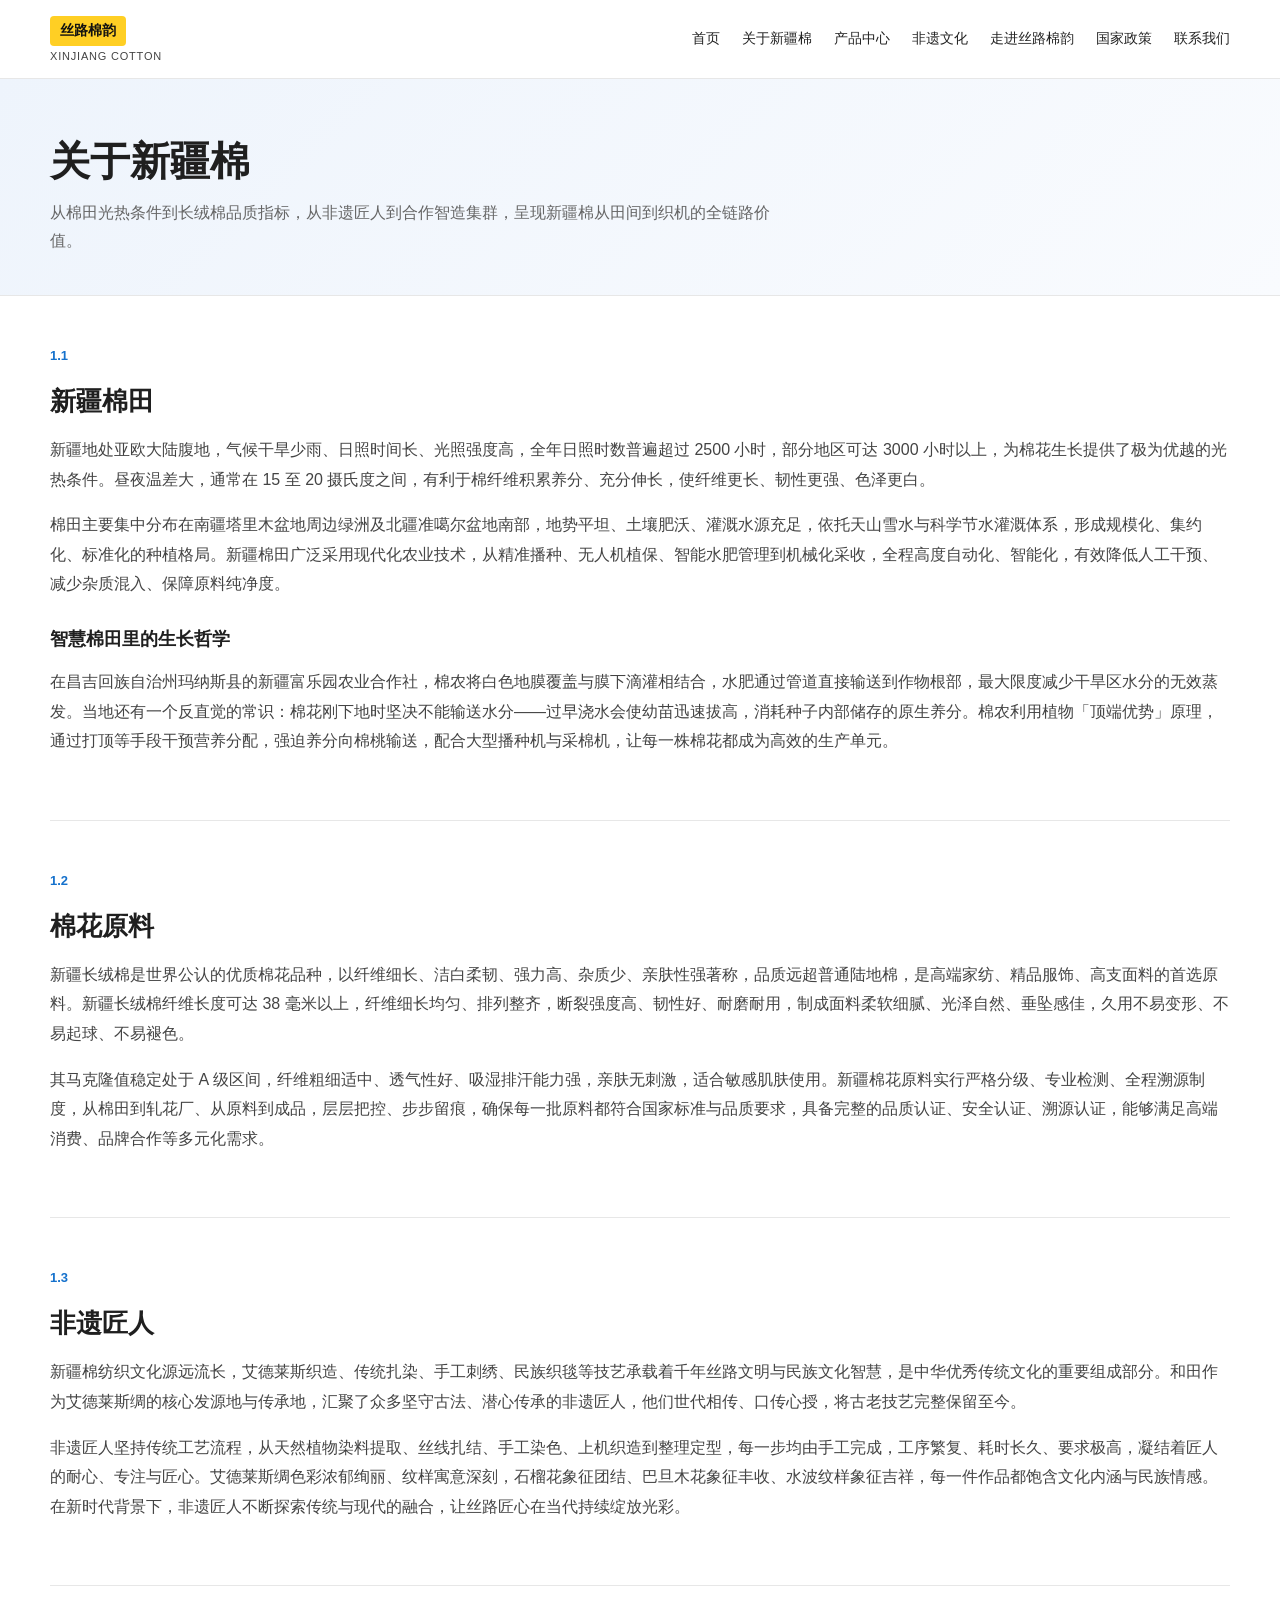
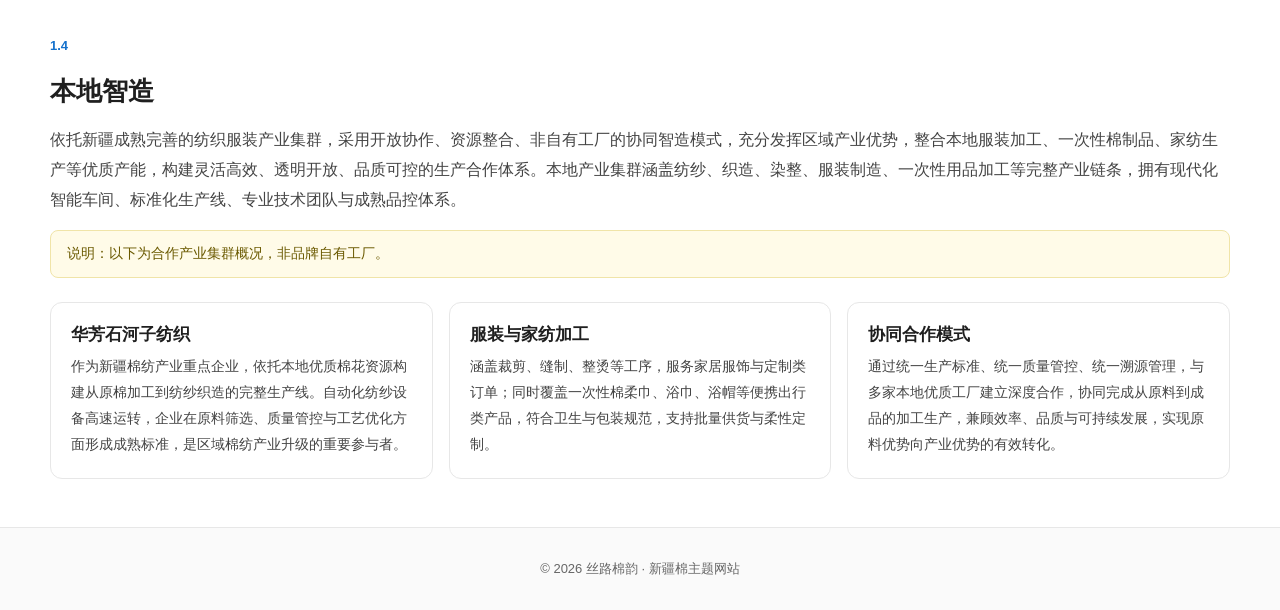
==== commit 77538b88: "Remove cross-border and overseas export content from the site. Co-authored-by: Cursor <cursoragent@c" ====
--- a/pages/about.html
+++ b/pages/about.html
@@ -40,7 +40,7 @@
             新疆长绒棉是世界公认的优质棉花品种，以纤维细长、洁白柔韧、强力高、杂质少、亲肤性强著称，品质远超普通陆地棉，是高端家纺、精品服饰、高支面料的首选原料。新疆长绒棉纤维长度可达 38 毫米以上，纤维细长均匀、排列整齐，断裂强度高、韧性好、耐磨耐用，制成面料柔软细腻、光泽自然、垂坠感佳，久用不易变形、不易起球、不易褪色。
           </p>
           <p>
-            其马克隆值稳定处于 A 级区间，纤维粗细适中、透气性好、吸湿排汗能力强，亲肤无刺激，适合敏感肌肤使用。新疆棉花原料实行严格分级、专业检测、全程溯源制度，从棉田到轧花厂、从原料到成品，层层把控、步步留痕，确保每一批原料都符合国家标准与国际品质要求，具备完整的品质认证、安全认证、溯源认证，能够满足高端消费、品牌合作、跨境出口等多元化需求。
+            其马克隆值稳定处于 A 级区间，纤维粗细适中、透气性好、吸湿排汗能力强，亲肤无刺激，适合敏感肌肤使用。新疆棉花原料实行严格分级、专业检测、全程溯源制度，从棉田到轧花厂、从原料到成品，层层把控、步步留痕，确保每一批原料都符合国家标准与品质要求，具备完整的品质认证、安全认证、溯源认证，能够满足高端消费、品牌合作等多元化需求。
           </p>
         </section>
 
